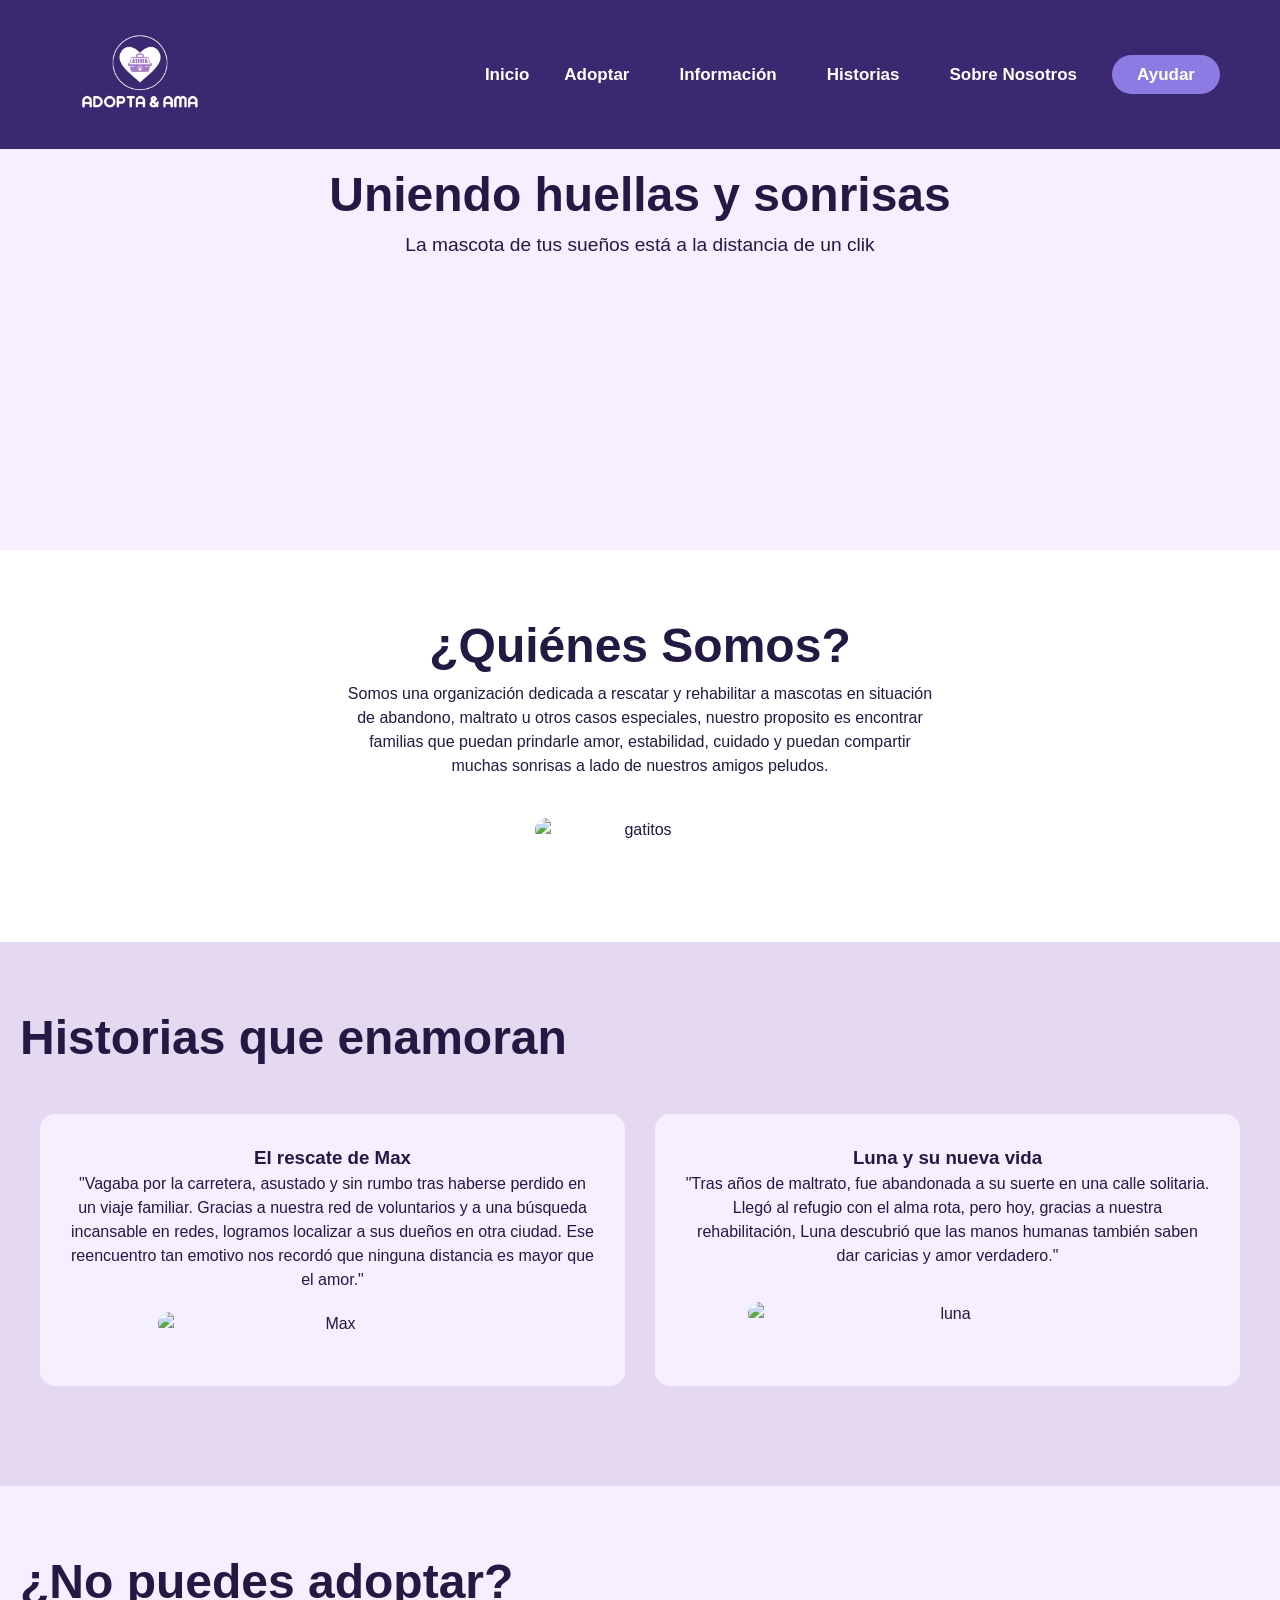
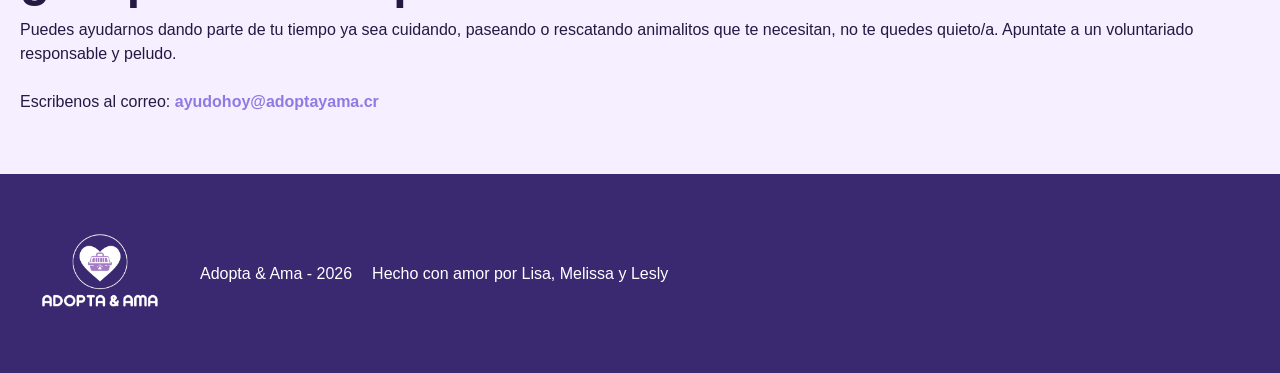
==== index.html @ fb28ac2b "Add files via upload" ====
<!DOCTYPE html>
<head>
	<meta charset="utf-8">
	<meta name="viewport" content="width=device-width, initial-scale=1.0">
	<title>Adopta & Ama </title>
	<link rel="stylesheet" href="style.css">
</head>
<body>
	<header class="header-inicio">
		<div class="contenedor-nav">
			<img src="img/Logo_inversa.png" alt="Logo Adopta y Ama" class="logo-inverso">
			<nav>
				<ul class="lista-navegacion">
					<li><a href="index.html" > Inicio</a></li>
					<li><a href="adopcion.html" class="btn-adoptar"> Adoptar</a></li>
					<li><a href="info.html" class="btn-info"> Información </a></li>
					<li><a href="#mascotas" class="btn-adoptar"> Historias</a></li>
					<li><a href="#somos" class="btn-adoptar"> Sobre Nosotros </a></li>
					<li><a href="#ayudar" class="btn-ayudar"> Ayudar</a></li>
				</ul>
			</nav>
		</div>
	</header>
	<main>
		<section class="seccion-bienvenida">
			<h1 class="titulo-home"> Uniendo huellas y sonrisas </h1>
		    <p class="subtitulo-home"> La mascota de tus sueños está a la distancia de un clik</p>
		    <!--<a href="adopcion.html" class="btn-adoptar"> Ver perritos</a>-->

		</section>

		<section id="somos" class="seccion-info">
        <div class="contenedor-texto">
            <h2 class="titulo-home">¿Quiénes Somos?</h2>
            <p>Somos una organización dedicada a rescatar y rehabilitar a mascotas en situación de abandono, maltrato u otros casos especiales, nuestro proposito es encontrar familias que puedan prindarle amor, estabilidad, cuidado y puedan compartir muchas sonrisas a lado de nuestros amigos peludos.</p>
            <img src="https://www.xtrafondos.com/thumbs/1_3922.jpg" alt="gatitos" class="gatitos">
        </div>
        </section>


        <section id="mascotas"  class="seccion-historias">
        <h2 class="titulo-home">Historias que enamoran</h2>
        <div class="grupo-historias">
            <article class="tarjeta-historia">
                <h3>El rescate de Max</h3>
                <p>"Vagaba por la carretera, asustado y sin rumbo tras haberse perdido en un viaje familiar. Gracias a nuestra red de voluntarios y a una búsqueda incansable en redes, logramos localizar a sus dueños en otra ciudad. Ese reencuentro tan emotivo nos recordó que ninguna distancia es mayor que el amor."</p>
                <img src="https://heraldodemexico.com.mx/u/fotografias/m/2025/9/5/f425x230-1178790_1192772_5050.jpg" alt="Max" class="max_perro">
            </article>

            <article class="tarjeta-historia">
                <h3>Luna y su nueva vida</h3>
                <p>"Tras años de maltrato, fue abandonada a su suerte en una calle solitaria. Llegó al refugio con el alma rota, pero hoy, gracias a nuestra rehabilitación, Luna descubrió que las manos humanas también saben dar caricias y amor verdadero."</p>
                <img src="https://www.ultima-affinity.com/dw/image/v2/BDGX_PRD/on/demandware.static/-/Library-Sites-Ultima-es-IsolateLibrary/default/dw2f3dae59/Articles/Articles1/IMG_CAT_CAT_CARESS_web-l.jpg" alt="luna" class="luna_gata">
            </article>
        </div>
        </section>
        <section id="ayudar" class="seccion-voluntarios" >
        	<h2 class="titulo-home">¿No puedes adoptar?</h2>
        	<p>Puedes ayudarnos dando parte de tu tiempo ya sea cuidando, paseando o rescatando  animalitos que te necesitan, no te quedes quieto/a. Apuntate a un voluntariado responsable y peludo.</p>
        	<p><br> Escribenos al correo: <a href="mailto:ayudohoy@adoptayama.cr" class="enlace-correo">ayudohoy@adoptayama.cr</a></p>
        
    	</section>
    


	</main>

	<footer class="footer-final">
		<img src="img/Logo_inversa.png" alt="Logo Adopta y Ama" class="logo-inverso">
    	<p>Adopta & Ama - 2026</p>
    	<p>Hecho con amor por Lisa, Melissa y Lesly</p>

	</footer>


</body>
</html>
---- style.css ----
html {
    scroll-behavior: smooth;
}
/* PALETA DE COLORES */
:root {
    --m2-claro: #F5EFFF;       /* Fondos de secciones */
    --m1-soft-fondo:#E5D9F2 ;  /* El fondo general de la página */
    --morado-oscuro: #231942;   /* Letras, títulos */
    --morado-brillante: #8C7BE3;
    --blanco: #ffffff;          
    --m3:#CDC1FF ;
    --m4:#3A2870   /*Header y pie de pagina*/


}


* {
    margin: 0;
    padding: 0;
    box-sizing: border-box;
    font-family: Verdana, sans-serif;
}

body {
    background-color: var(--m1-soft-fondo); 
    color: var(--morado-oscuro);            
    line-height: 1.5;
}

/*CLASES DEL HEADER */
.header-inicio {
    background-color: var(--m4);
    padding: 15px 0;
    box-shadow: 0 2px 5px; /* Sombra */
}

.contenedor-nav {
    display: flex;
    justify-content: space-between;
    align-items: center;
    max-width: 1200px;
    margin: 0 auto;
    padding: 0 20px;
}

.logo-inverso {
    width: 160px; /* Tamaño del logo */
    height: auto;
}

.lista-navegacion {
    display: flex;
    list-style: none;
    gap: 20px;
    align-items: center;
    
}

/*  CLASES DE BOTONES Y ENLACES */
.lista-navegacion a {
    text-decoration: none;
    color: var(--blanco);
    font-weight: 600;
    font-family: Trebuchet MS , sans-serif;
    font-size: 17px;

}

.btn-adoptar, .btn-info {
    padding: 8px 15px;
}

.btn-adoptar:hover, .btn-info:hover {
    color: var(--morado-brillante); 
}

.btn-ayudar {
    background-color: var(--morado-brillante);
    color: var(--blanco) !important; 
    padding: 10px 25px;
    border-radius: 50px;
    
}



/* SECCIÓN BIENVENIDA */
.seccion-bienvenida {
    background-image: url(https://static.vecteezy.com/system/resources/thumbnails/067/242/320/small/a-group-of-dogs-and-cats-sitting-together-photo.jpg) ;
    background-size: cover;
    background-position: center;
    background-color: var(--m2-claro); 
    padding-top: 10px;      
    padding-bottom: 250px;
    text-align: center;

}

.titulo-home {
    font-size: 3rem;
    color: var(--morado-oscuro);
    margin-bottom: 0;
    margin-top: 0 ;
}

.subtitulo-home {
    font-size: 1.2rem;
    color: var(--morado-oscuro);
    max-width: 600px;
    margin: 0 auto 40px;
}

/* ESTILOS PARA QUIÉNES SOMOS */
.seccion-info {
    padding: 60px 20px;
    background-color: var(--blanco); 
    text-align: center;
}

.contenedor-texto {
    max-width: 600px;
    margin: 0 auto; /* Centra el bloque de texto */

}
 
.gatitos {

    max-width: 100%;
    height: auto;
    width: 210px;    
    border-radius: 50px;
    display: block;
    margin: 40px auto;


} 



/* ESTILOS PARA HISTORIAS (GRID) */
.seccion-historias {
    padding: 60px 20px;
}

.grupo-historias {
    display: grid;
    /* Esto crea 2 columnas iguales. En celular se verá una sola automáticamente */
    grid-template-columns: repeat(auto-fit, minmax(300px, 1fr));
    gap: 30px;
    max-width: 1200px;
    margin: 40px auto;
}

.tarjeta-historia {
    background-color: var(--m2-claro);
    padding: 30px;
    border-radius: 15px;
    text-align: center;
}
.max_perro {

    max-width: 100%; /* La imagen se encoge si el espacio es pequeño */
    height: auto;    /* Mantiene la forma original */
    width: 350px;    
    border-radius: 15px;
    display: block;
    margin: 20px auto;
}
.luna_gata{
    width: 400px;
    height: auto;
    border-radius: 15px;
    margin-top: 34px;
    /* Centrado automatico */
    display: block; 
    margin-left: auto;
    margin-right: auto;
    max-width: 100%;
    

}

/*  ESTILOS PARA VOLUNTARIOS */
.seccion-voluntarios {
    padding: 60px 20px;
    background-color: var(--m2-claro);
    text-align: left;

}

/* para que el título de voluntarios respete la izquierda */
.seccion-voluntarios .titulo-home {
    text-align: left;
    margin-left: 0;
}

/*ESTILO DEL CORREO*/
.enlace-correo {
    color: var(--morado-brillante); 
    text-decoration: none;         /* Le quita el subrayado feo */
    font-weight: bold;             
}

.enlace-correo:hover {
    text-decoration: underline;    /* Solo se subraya cuando pasas el mouse */
    color: var(--m4);              /* Cambia a un morado más oscuro al tocarlo */
}

/* FOOTER (Pie de página */
.footer-final {
    background-color: var(--m4);
    color: var(--blanco);
    padding: 40px 20px;
    text-align: left;
    display: flex;
    list-style: none;
    gap: 20px;
    align-items: center;
}


/*  DISEÑO RESPONSIVO *//* --- MEDIA QUERIES --- */

/* Ajustes para Tablets y Celulares grandes (1024px o menos/ antes 768px) */
@media (max-width: 1024px) {
    
    /* El menú pasa de estar de lado a estar uno debajo del otro */
    .contenedor-nav {
        display: flex !important;
        flex-direction: column !important;
        gap: 15px;
        text-align: center;
    }

    .lista-navegacion {
        display: flex !important;
        flex-direction: column !important; /* Enlaces en vertical */

        gap: 10px;
        padding: 0;
    }

    .titulo-home {
        font-size: 2.2rem;
    }

    /* El footer mejor en vertical */
    .footer-final {
        flex-direction: column;
        text-align: center;
        gap: 10px;
    }
}

/* Ajustes para Celulares pequeños (480px o menos) */
@media (max-width: 480px) {
    
    .titulo-home {
        font-size: 1.8rem;
    }

    .subtitulo-home {
        font-size: 1rem;
    }

    /* Reducimos el espacio de la bienvenida*/
    .seccion-bienvenida {
        padding-bottom: 150px; 
    }

    /* Ajustamos las secciones */
    .seccion-info, .seccion-historias, .seccion-voluntarios {
        padding: 40px 15px;
    }


    .max_perro, .luna_gata {
        width: 100%;
    }
}
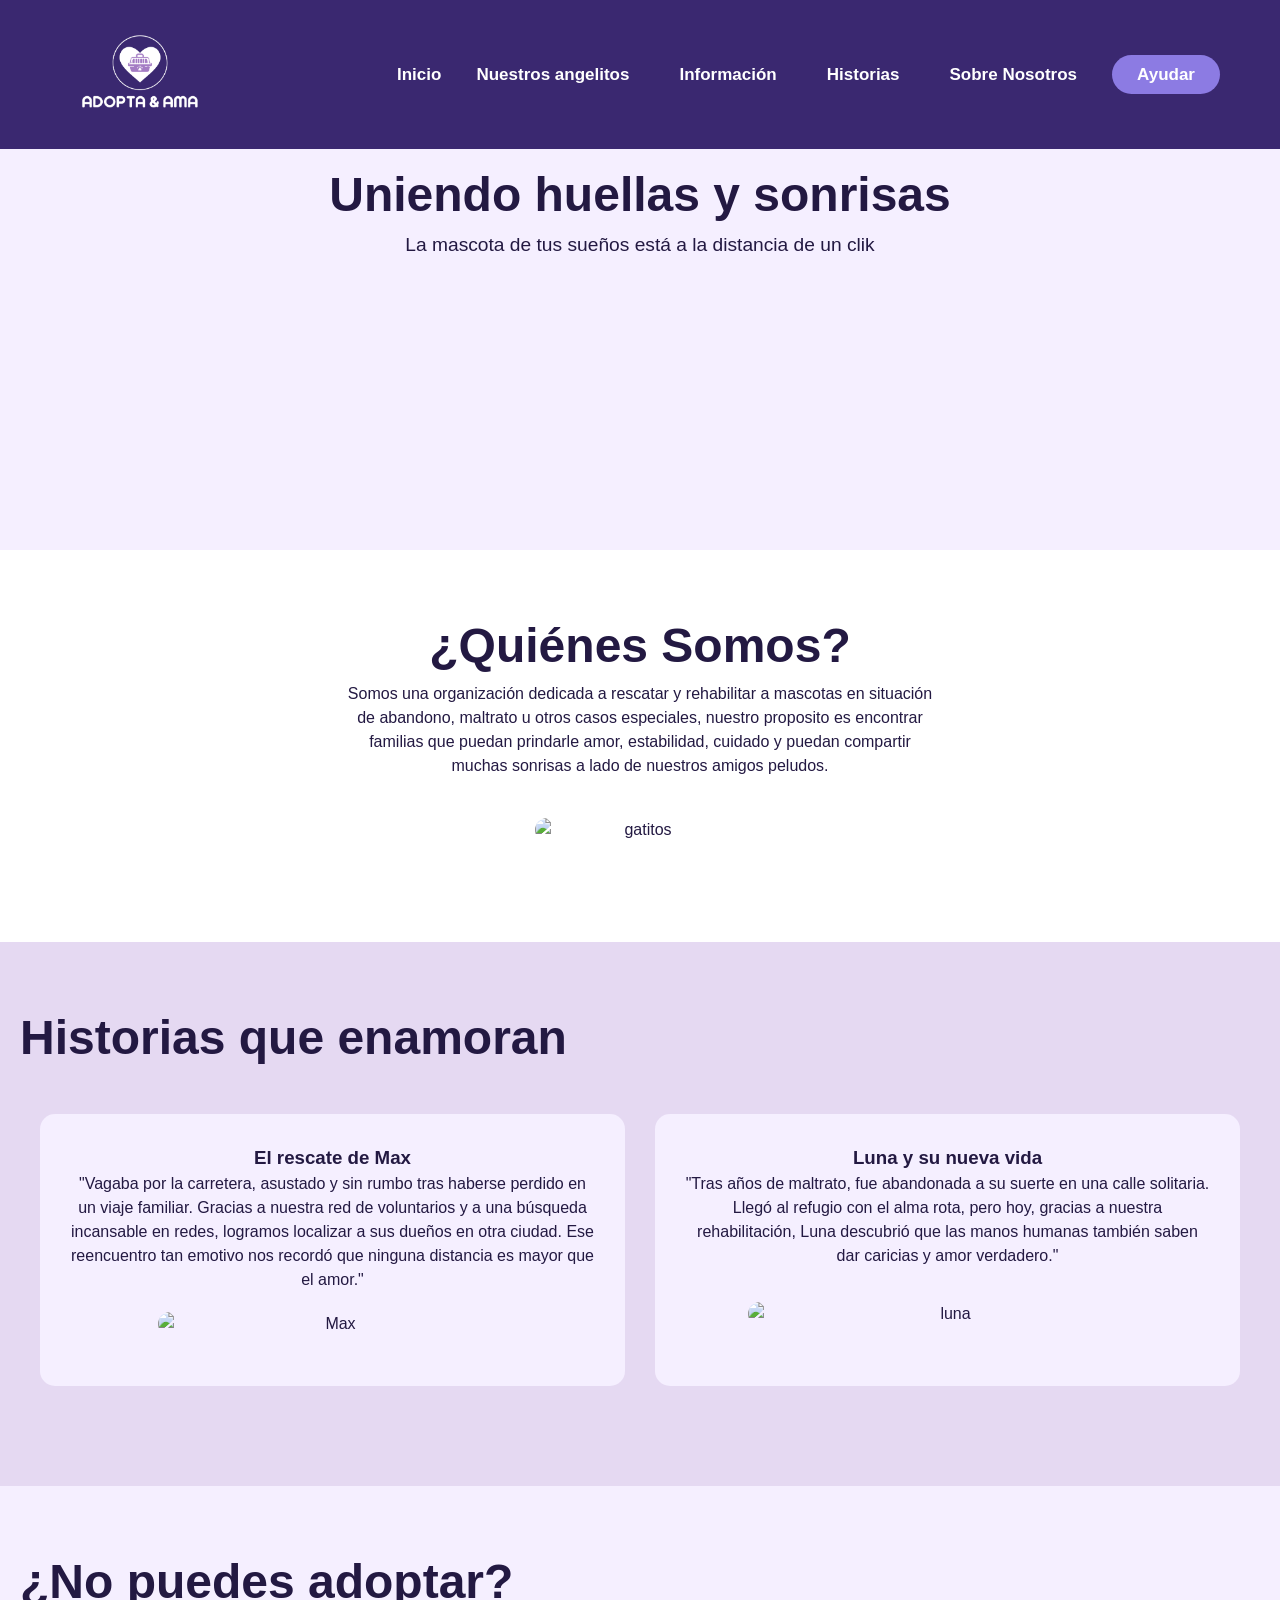
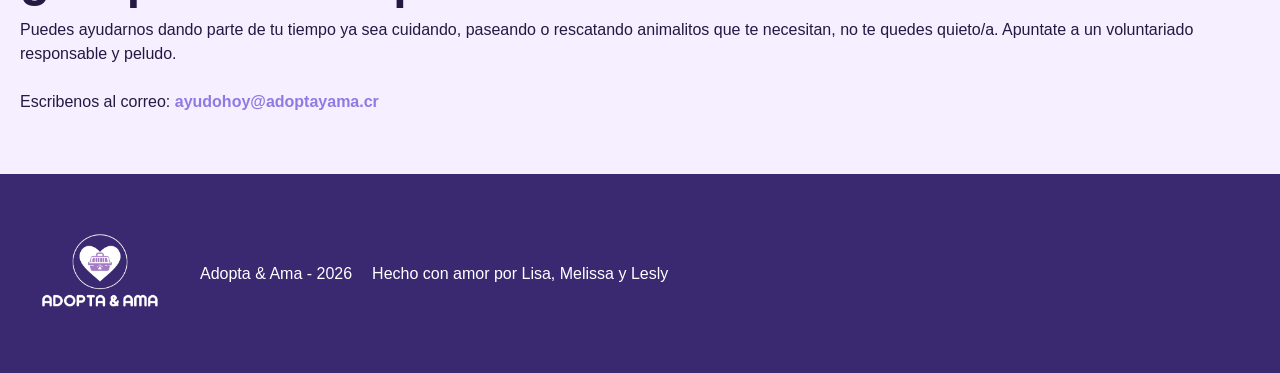
==== commit 13237502: "Add files via upload" ====
--- a/index.html
+++ b/index.html
@@ -1,8 +1,8 @@
 <!DOCTYPE html>
 <head>
 	<meta charset="utf-8">
-	<meta name="viewport" content="width=device-width, initial-scale=1.0">
-	<title>Adopta & Ama </title>
+	<meta name="viewport" content="width=device-width, initial-scale=1">
+	<title>Adopta & Ama</title>
 	<link rel="stylesheet" href="style.css">
 </head>
 <body>
@@ -12,7 +12,7 @@
 			<nav>
 				<ul class="lista-navegacion">
 					<li><a href="index.html" > Inicio</a></li>
-					<li><a href="adopcion.html" class="btn-adoptar"> Adoptar</a></li>
+					<li><a href="nuestros_angelitos.html" class="btn-adoptar"> Nuestros angelitos</a></li>
 					<li><a href="info.html" class="btn-info"> Información </a></li>
 					<li><a href="#mascotas" class="btn-adoptar"> Historias</a></li>
 					<li><a href="#somos" class="btn-adoptar"> Sobre Nosotros </a></li>
--- a/style.css
+++ b/style.css
@@ -5,15 +5,12 @@
 :root {
     --m2-claro: #F5EFFF;       /* Fondos de secciones */
     --m1-soft-fondo:#E5D9F2 ;  /* El fondo general de la página */
-    --morado-oscuro: #231942;   /* Letras, títulos */
+    --morado-oscuro: #231942;  /* Letras, títulos */
     --morado-brillante: #8C7BE3;
     --blanco: #ffffff;          
     --m3:#CDC1FF ;
     --m4:#3A2870   /*Header y pie de pagina*/
-
-
-}
-
+}
 
 * {
     margin: 0;
@@ -27,6 +24,7 @@
     color: var(--morado-oscuro);            
     line-height: 1.5;
 }
+
 
 /*CLASES DEL HEADER */
 .header-inicio {
@@ -53,9 +51,9 @@
     display: flex;
     list-style: none;
     gap: 20px;
-    align-items: center;
-    
-}
+    align-items: center;  
+}
+
 
 /*  CLASES DE BOTONES Y ENLACES */
 .lista-navegacion a {
@@ -64,7 +62,6 @@
     font-weight: 600;
     font-family: Trebuchet MS , sans-serif;
     font-size: 17px;
-
 }
 
 .btn-adoptar, .btn-info {
@@ -79,10 +76,8 @@
     background-color: var(--morado-brillante);
     color: var(--blanco) !important; 
     padding: 10px 25px;
-    border-radius: 50px;
-    
-}
-
+    border-radius: 50px;   
+}
 
 
 /* SECCIÓN BIENVENIDA */
@@ -94,7 +89,6 @@
     padding-top: 10px;      
     padding-bottom: 250px;
     text-align: center;
-
 }
 
 .titulo-home {
@@ -111,6 +105,7 @@
     margin: 0 auto 40px;
 }
 
+
 /* ESTILOS PARA QUIÉNES SOMOS */
 .seccion-info {
     padding: 60px 20px;
@@ -121,21 +116,16 @@
 .contenedor-texto {
     max-width: 600px;
     margin: 0 auto; /* Centra el bloque de texto */
-
 }
  
 .gatitos {
-
     max-width: 100%;
     height: auto;
     width: 210px;    
     border-radius: 50px;
     display: block;
     margin: 40px auto;
-
-
 } 
-
 
 
 /* ESTILOS PARA HISTORIAS (GRID) */
@@ -177,8 +167,6 @@
     margin-left: auto;
     margin-right: auto;
     max-width: 100%;
-    
-
 }
 
 /*  ESTILOS PARA VOLUNTARIOS */
@@ -186,14 +174,15 @@
     padding: 60px 20px;
     background-color: var(--m2-claro);
     text-align: left;
-
-}
+}
+
 
 /* para que el título de voluntarios respete la izquierda */
 .seccion-voluntarios .titulo-home {
     text-align: left;
     margin-left: 0;
 }
+
 
 /*ESTILO DEL CORREO*/
 .enlace-correo {
@@ -207,7 +196,7 @@
     color: var(--m4);              /* Cambia a un morado más oscuro al tocarlo */
 }
 
-/* FOOTER (Pie de página */
+/* FOOTER (Pie de página) */
 .footer-final {
     background-color: var(--m4);
     color: var(--blanco);
@@ -220,6 +209,89 @@
 }
 
 
+/*NUESTROS ANGELITOS*/
+
+/*Intro*/
+.intro-nuestros-angelitos {
+    background-color: var(--m2-claro);
+    padding: 30px 10px;
+    text-align: center;
+}
+
+.intro-nuestros-angelitos h2 {
+    font-size: 3rem;
+    color: var(--morado-oscuro);
+    margin-bottom: 20px;
+}
+
+.intro-nuestros-angelitos p {
+    max-width: 700px;
+    margin: 0 auto;
+    font-size: 1.2rem;
+}
+
+/*Boton*/
+.boton-nuestros-angelitos {
+    background-color: var(--m2-claro);
+    padding: 30px 10px;
+    text-align: center;
+}
+
+/*Seccion Gatos y Perros*/
+.seccion-mascotas {
+    padding: 70px 20px;
+    text-align: center;
+}
+
+.seccion-mascotas h2 {
+    font-size: 2.5rem;
+    margin-bottom: 40px;
+    color: var(--morado-oscuro);
+}
+
+/* GRID */
+.grid-mascotas {
+    display: grid;
+    grid-template-columns: repeat(auto-fit, minmax(250px, 1fr));
+    gap: 40px;
+    max-width: 1200px;
+    margin: 0 auto;
+}
+
+/*Polaroids*/
+.polaroid {
+    background-color: var(--blanco);
+    padding: 20px 20px 30px 20px;
+    border-radius: 20px;
+    box-shadow: 0 8px 20px rgba(35, 25, 66, 0.2);
+    transition: transform 0.3s ease, box-shadow 0.3s ease;
+}
+
+.polaroid img {
+    width: 100%;
+    aspect-ratio: 1 / 1;
+    object-fit: cover;
+    border-radius: 15px;
+    margin-bottom: 15px;
+}
+
+.polaroid h3 {
+    color: var(--morado-brillante);
+    margin-bottom: 10px;
+    font-size: 1.3rem;
+}
+
+.polaroid p {
+    font-size: 0.95rem;
+}
+
+/* Hover */
+.polaroid:hover {
+    transform: translateY(-8px);
+    box-shadow: 0 12px 30px rgba(35, 25, 66, 0.3);
+}
+
+
 /*  DISEÑO RESPONSIVO *//* --- MEDIA QUERIES --- */
 
 /* Ajustes para Tablets y Celulares grandes (1024px o menos/ antes 768px) */
@@ -227,18 +299,14 @@
     
     /* El menú pasa de estar de lado a estar uno debajo del otro */
     .contenedor-nav {
-        display: flex !important;
-        flex-direction: column !important;
+        flex-direction: column;
         gap: 15px;
         text-align: center;
     }
 
     .lista-navegacion {
-        display: flex !important;
-        flex-direction: column !important; /* Enlaces en vertical */
-
+        flex-direction: column; /* Enlaces en vertical */
         gap: 10px;
-        padding: 0;
     }
 
     .titulo-home {
@@ -274,8 +342,33 @@
         padding: 40px 15px;
     }
 
-
     .max_perro, .luna_gata {
         width: 100%;
     }
+}
+
+@media (max-width: 768px) {
+
+    .intro-nuestros-angelitos h2 {
+        font-size: 2.2rem;
+    }
+
+    .seccion-mascotas h2 {
+        font-size: 2rem;
+    }
+
+    .polaroid img {
+        height: 200px;
+    }
+}
+
+@media (max-width: 480px) {
+
+    .intro-nuestros-angelitos {
+        padding: 50px 15px;
+    }
+
+    .boton-nuestros-angelitos {
+        padding: 50px 15px;
+    }
 }
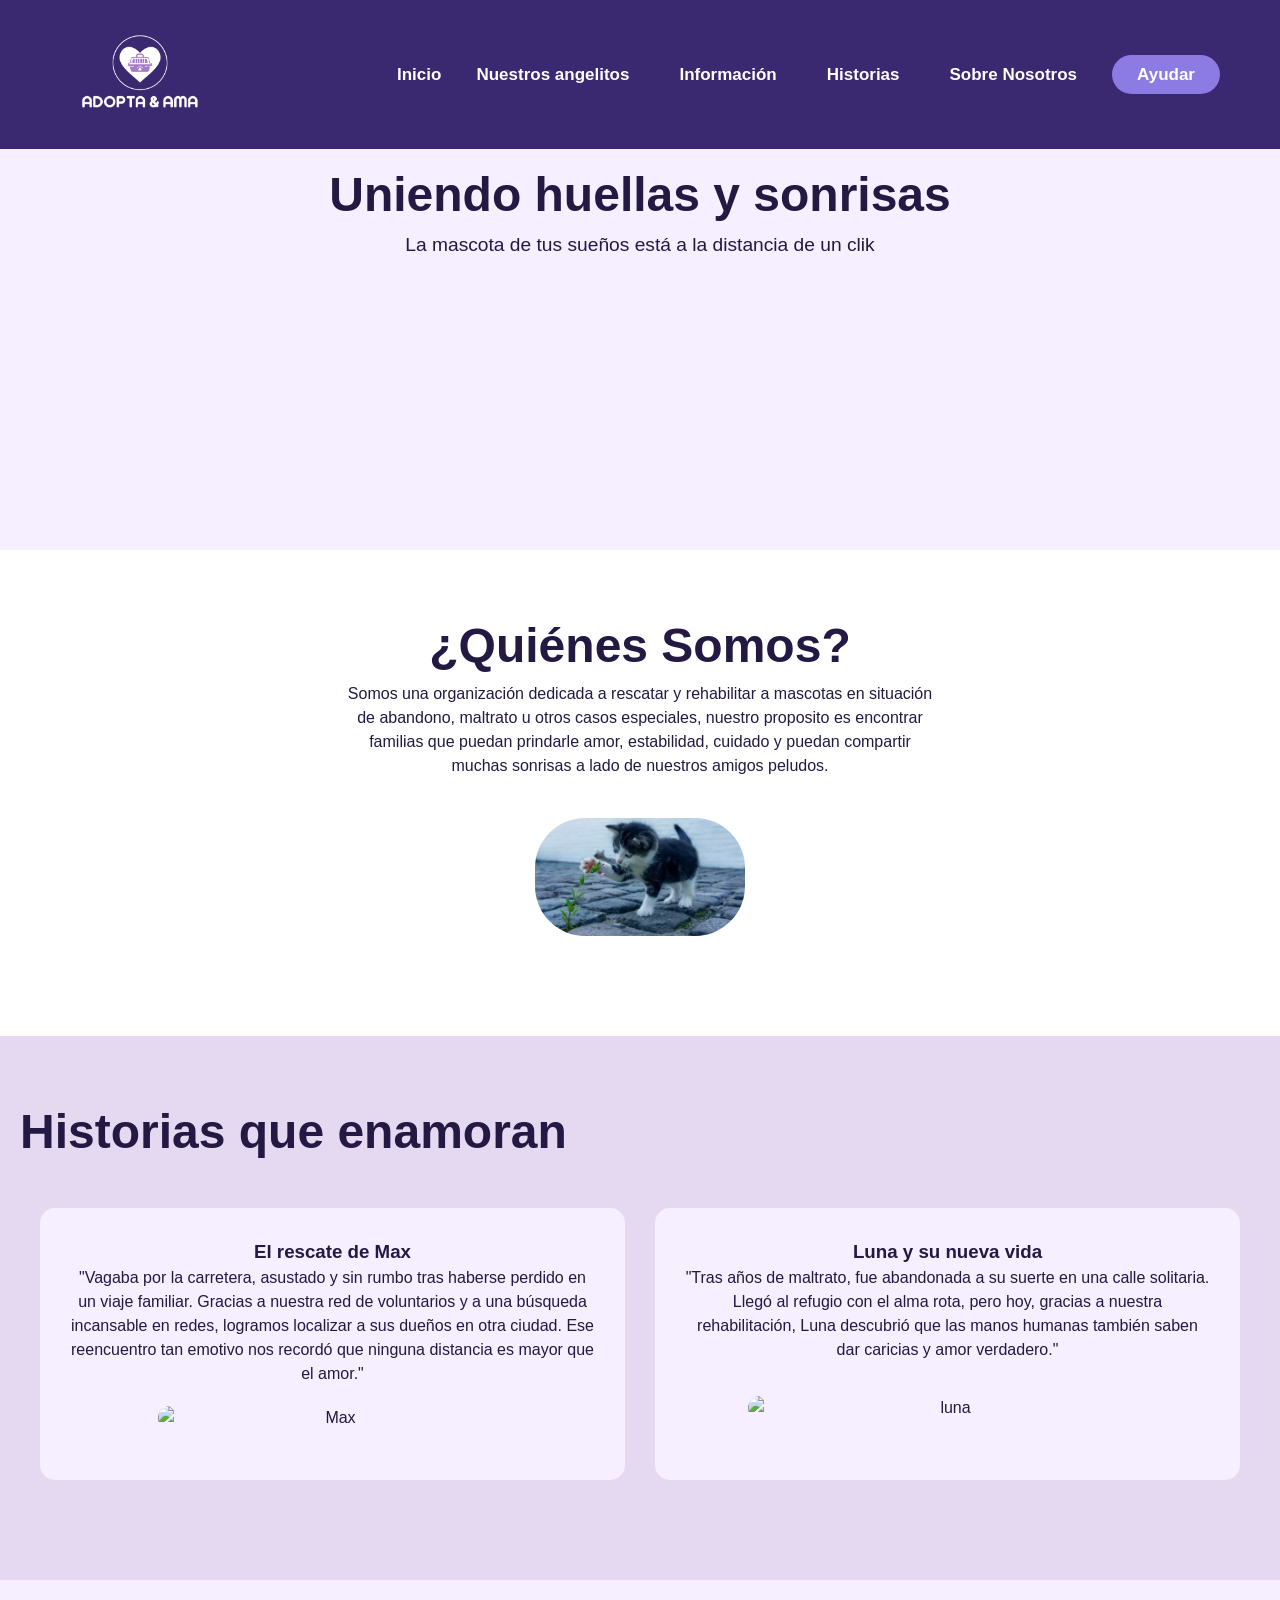
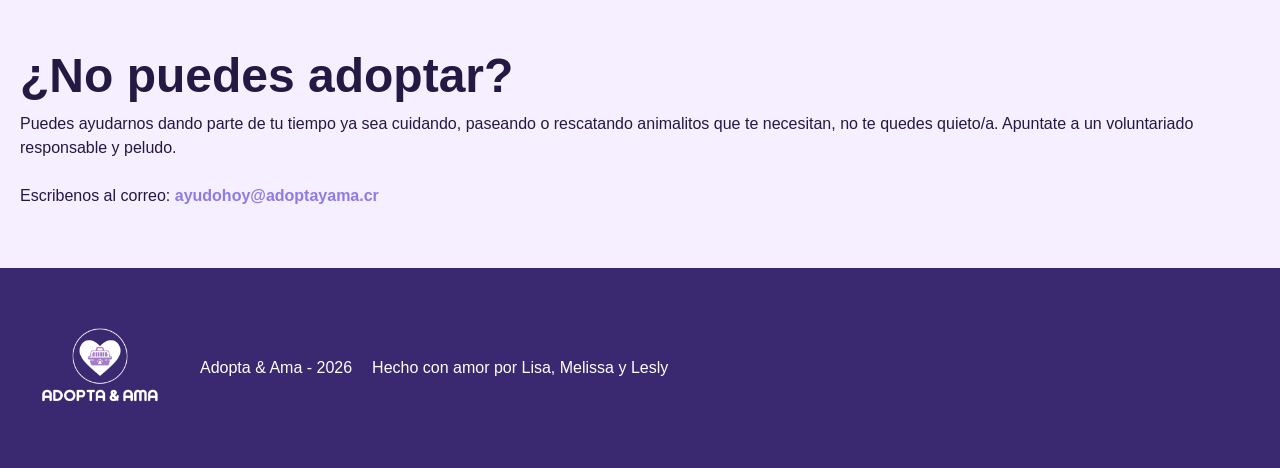
==== commit 129f7cf0: "Add files via upload" ====
--- a/index.html
+++ b/index.html
@@ -33,7 +33,7 @@
         <div class="contenedor-texto">
             <h2 class="titulo-home">¿Quiénes Somos?</h2>
             <p>Somos una organización dedicada a rescatar y rehabilitar a mascotas en situación de abandono, maltrato u otros casos especiales, nuestro proposito es encontrar familias que puedan prindarle amor, estabilidad, cuidado y puedan compartir muchas sonrisas a lado de nuestros amigos peludos.</p>
-            <img src="https://www.xtrafondos.com/thumbs/1_3922.jpg" alt="gatitos" class="gatitos">
+            <img src="gatitos.jpeg" alt="gatitos" class="gatitos">
         </div>
         </section>
 
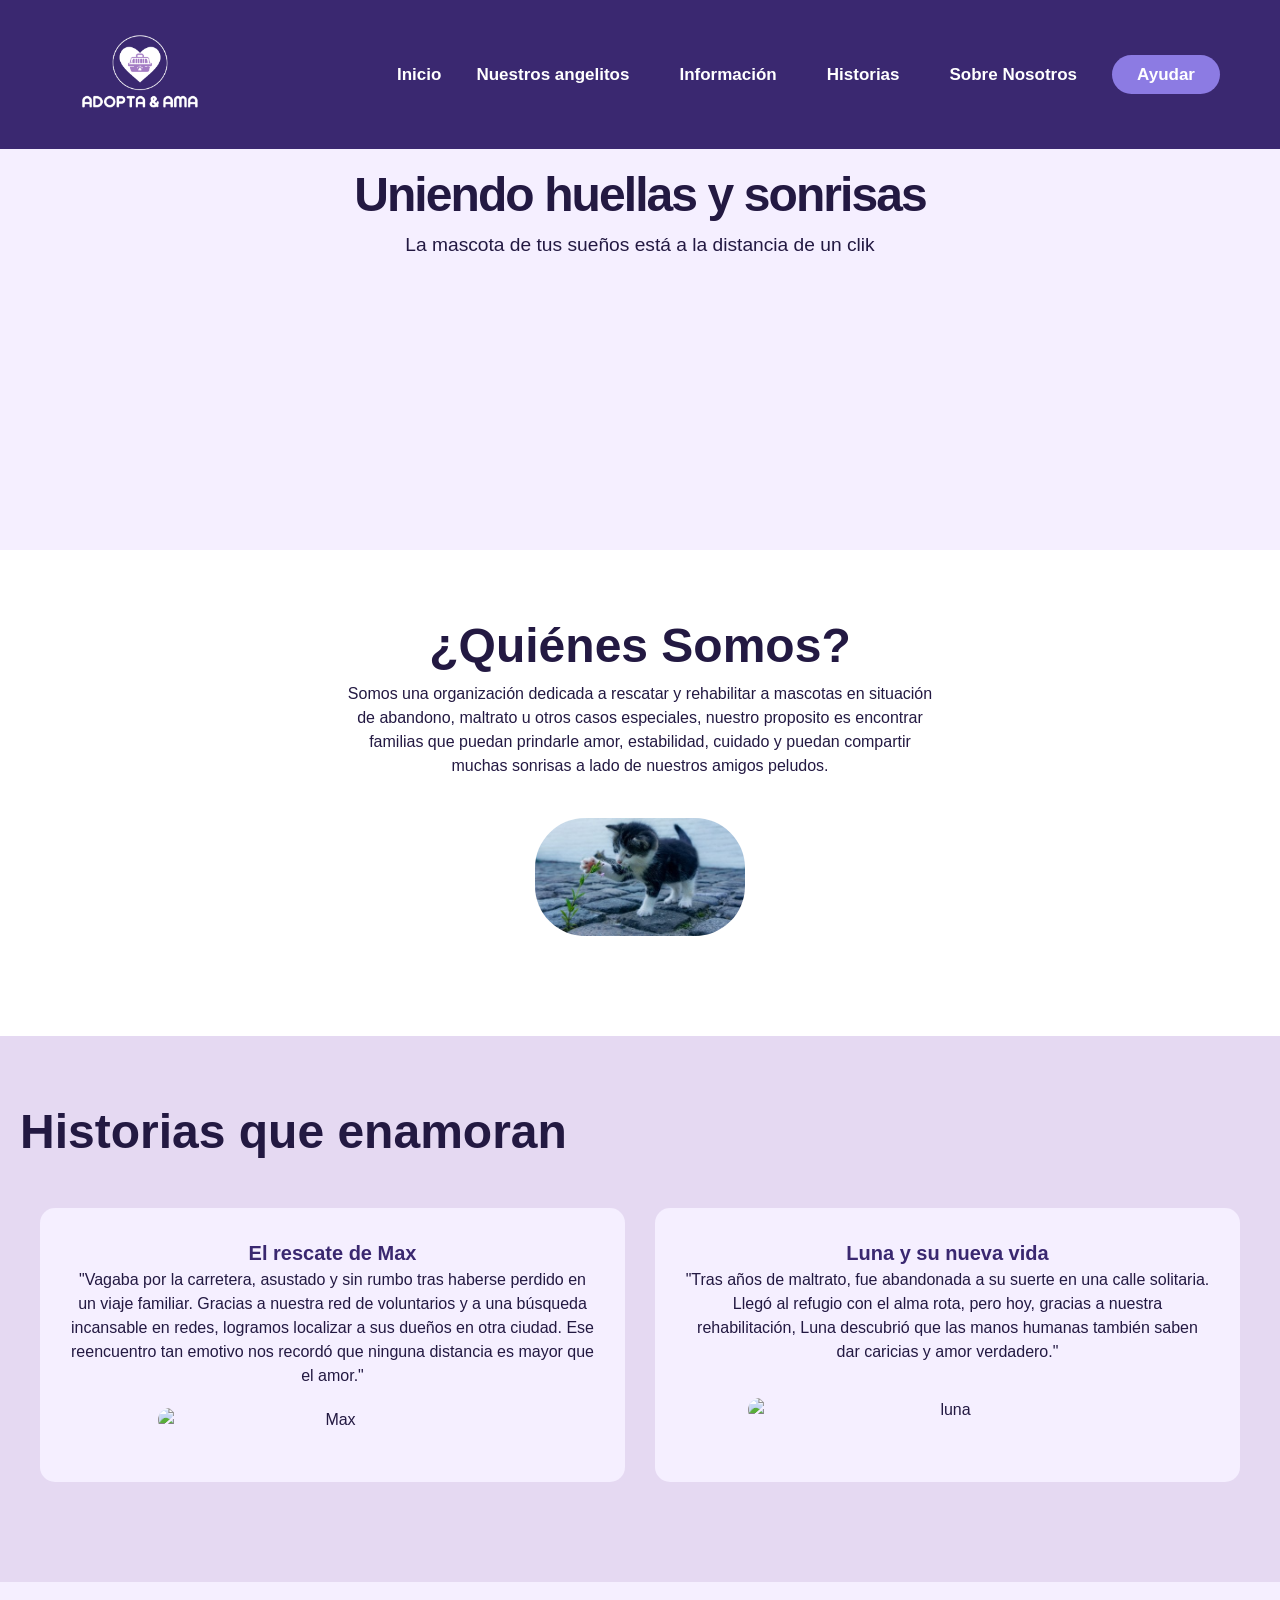
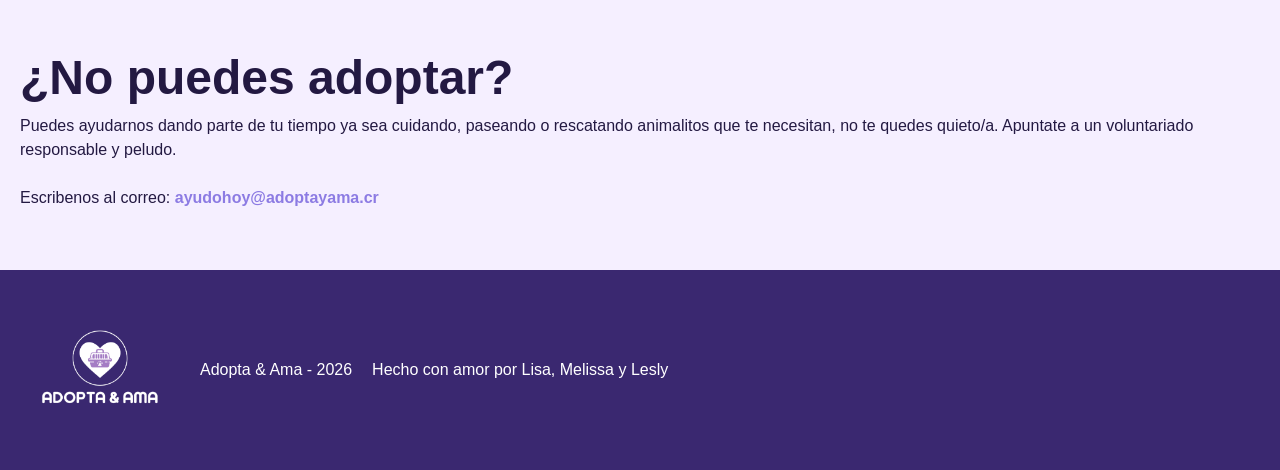
==== commit aaf9dacd: "Add files via upload" ====
--- a/index.html
+++ b/index.html
@@ -3,7 +3,7 @@
 	<meta charset="utf-8">
 	<meta name="viewport" content="width=device-width, initial-scale=1">
 	<title>Adopta & Ama</title>
-	<link rel="stylesheet" href="style.css">
+	<link rel="stylesheet" href="css/style.css">
 </head>
 <body>
 	<header class="header-inicio">
@@ -13,7 +13,7 @@
 				<ul class="lista-navegacion">
 					<li><a href="index.html" > Inicio</a></li>
 					<li><a href="nuestros_angelitos.html" class="btn-adoptar"> Nuestros angelitos</a></li>
-					<li><a href="info.html" class="btn-info"> Información </a></li>
+					<li><a href="solicitudAdopcion.html" class="btn-info"> Información </a></li>
 					<li><a href="#mascotas" class="btn-adoptar"> Historias</a></li>
 					<li><a href="#somos" class="btn-adoptar"> Sobre Nosotros </a></li>
 					<li><a href="#ayudar" class="btn-ayudar"> Ayudar</a></li>
@@ -33,7 +33,7 @@
         <div class="contenedor-texto">
             <h2 class="titulo-home">¿Quiénes Somos?</h2>
             <p>Somos una organización dedicada a rescatar y rehabilitar a mascotas en situación de abandono, maltrato u otros casos especiales, nuestro proposito es encontrar familias que puedan prindarle amor, estabilidad, cuidado y puedan compartir muchas sonrisas a lado de nuestros amigos peludos.</p>
-            <img src="gatitos.jpeg" alt="gatitos" class="gatitos">
+            <img src="img/gatitos.jpeg" alt="gatitos" class="gatitos">
         </div>
         </section>
 
--- a/css/style.css
+++ b/css/style.css
@@ -0,0 +1,561 @@
+html {
+    scroll-behavior: smooth;
+}
+/* PALETA DE COLORES */
+:root {
+    --m2-claro: #F5EFFF;       /* Fondos de secciones */
+    --m1-soft-fondo:#E5D9F2 ;  /* El fondo general de la página */
+    --morado-oscuro: #231942;  /* Letras, títulos */
+    --morado-brillante: #8C7BE3;
+    --blanco: #ffffff;          
+    --m3:#CDC1FF ;
+    --m4:#3A2870   /*Header y pie de pagina*/
+}
+
+* {
+    margin: 0;
+    padding: 0;
+    box-sizing: border-box;
+    font-family: Verdana, sans-serif;
+}
+
+body {
+    background-color: var(--m1-soft-fondo); 
+    color: var(--morado-oscuro);            
+    line-height: 1.5;
+}
+
+
+/*CLASES DEL HEADER */
+.header-inicio {
+    background-color: var(--m4);
+    padding: 15px 0;
+    box-shadow: 0 2px 5px; /* Sombra */
+}
+
+.contenedor-nav {
+    display: flex;
+    justify-content: space-between;
+    align-items: center;
+    max-width: 1200px;
+    margin: 0 auto;
+    padding: 0 20px;
+}
+
+.logo-inverso {
+    width: 160px; /* Tamaño del logo */
+    height: auto;
+    display: block;
+    margin: 0;
+}
+
+.lista-navegacion {
+    display: flex;
+    list-style: none;
+    gap: 20px;
+    align-items: center;  
+}
+
+
+/*  CLASES DE BOTONES Y ENLACES */
+.lista-navegacion a {
+    text-decoration: none;
+    color: var(--blanco);
+    font-weight: 600;
+    font-family: Trebuchet MS , sans-serif;
+    font-size: 17px;
+}
+
+.btn-adoptar, .btn-info {
+    padding: 8px 15px;
+}
+
+.btn-adoptar:hover, .btn-info:hover {
+    color: var(--morado-brillante); 
+}
+
+.btn-ayudar {
+    background-color: var(--morado-brillante);
+    color: var(--blanco) !important; 
+    padding: 10px 25px;
+    border-radius: 50px;   
+}
+
+
+/* SECCIÓN BIENVENIDA */
+.seccion-bienvenida {
+    background-image: url(https://static.vecteezy.com/system/resources/thumbnails/067/242/320/small/a-group-of-dogs-and-cats-sitting-together-photo.jpg) ;
+    background-size: cover;
+    background-position: center;
+    background-color: var(--m2-claro); 
+    padding-top: 10px;      
+    padding-bottom: 250px;
+    text-align: center;
+}
+
+.titulo-home {
+    font-size: 3rem;
+    color: var(--morado-oscuro);
+    margin-bottom: 0;
+    margin-top: 0 ;
+}
+
+.subtitulo-home {
+    font-size: 1.2rem;
+    color: var(--morado-oscuro);
+    max-width: 600px;
+    margin: 0 auto 40px;
+}
+
+
+/* ESTILOS PARA QUIÉNES SOMOS */
+.seccion-info {
+    padding: 60px 20px;
+    background-color: var(--blanco); 
+    text-align: center;
+}
+
+.contenedor-texto {
+    max-width: 600px;
+    margin: 0 auto; /* Centra el bloque de texto */
+}
+ 
+.gatitos {
+    max-width: 100%;
+    height: auto;
+    width: 210px;    
+    border-radius: 50px;
+    display: block;
+    margin: 40px auto;
+} 
+
+
+/* ESTILOS PARA HISTORIAS (GRID) */
+.seccion-historias {
+    padding: 60px 20px;
+}
+
+.grupo-historias {
+    display: grid;
+    /* Esto crea 2 columnas iguales. En celular se verá una sola automáticamente */
+    grid-template-columns: repeat(auto-fit, minmax(300px, 1fr));
+    gap: 30px;
+    max-width: 1200px;
+    margin: 40px auto;
+}
+
+.tarjeta-historia {
+    background-color: var(--m2-claro);
+    padding: 30px;
+    border-radius: 15px;
+    text-align: center;
+}
+.max_perro {
+
+    max-width: 100%; /* La imagen se encoge si el espacio es pequeño */
+    height: auto;    /* Mantiene la forma original */
+    width: 350px;    
+    border-radius: 15px;
+    display: block;
+    margin: 20px auto;
+}
+.luna_gata{
+    width: 400px;
+    height: auto;
+    border-radius: 15px;
+    margin-top: 34px;
+    /* Centrado automatico */
+    display: block; 
+    margin-left: auto;
+    margin-right: auto;
+    max-width: 100%;
+}
+
+/*  ESTILOS PARA VOLUNTARIOS */
+.seccion-voluntarios {
+    padding: 60px 20px;
+    background-color: var(--m2-claro);
+    text-align: left;
+}
+
+
+/* para que el título de voluntarios respete la izquierda */
+.seccion-voluntarios .titulo-home {
+    text-align: left;
+    margin-left: 0;
+}
+
+
+/*ESTILO DEL CORREO*/
+.enlace-correo {
+    color: var(--morado-brillante); 
+    text-decoration: none;         /* Le quita el subrayado feo */
+    font-weight: bold;             
+}
+
+.enlace-correo:hover {
+    text-decoration: underline;    /* Solo se subraya cuando pasas el mouse */
+    color: var(--m4);              /* Cambia a un morado más oscuro al tocarlo */
+}
+
+/* FOOTER (Pie de página) */
+.footer-final {
+    background-color: var(--m4);
+    color: var(--blanco);
+    padding: 40px 20px;
+    text-align: left;
+    display: flex;
+    list-style: none;
+    gap: 20px;
+    align-items: center;
+}
+
+
+/*NUESTROS ANGELITOS*/
+
+/*Intro*/
+.intro-nuestros-angelitos {
+    background-color: var(--m2-claro);
+    padding: 30px 10px;
+    text-align: center;
+}
+
+.intro-nuestros-angelitos h2 {
+    font-size: 3rem;
+    color: var(--morado-oscuro);
+    margin-bottom: 20px;
+}
+
+.intro-nuestros-angelitos p {
+    max-width: 700px;
+    margin: 0 auto;
+    font-size: 1.2rem;
+}
+
+/*Boton*/
+.boton-nuestros-angelitos {
+    background-color: var(--m2-claro);
+    padding: 30px 10px;
+    text-align: center;
+}
+
+/*Seccion Gatos y Perros*/
+.seccion-mascotas {
+    padding: 70px 20px;
+    text-align: center;
+}
+
+.seccion-mascotas h2 {
+    font-size: 2.5rem;
+    margin-bottom: 40px;
+    color: var(--morado-oscuro);
+}
+
+/* GRID */
+.grid-mascotas {
+    display: grid;
+    grid-template-columns: repeat(auto-fit, minmax(250px, 1fr));
+    gap: 40px;
+    max-width: 1200px;
+    margin: 0 auto;
+}
+
+/*Polaroids*/
+.polaroid {
+    background-color: var(--blanco);
+    padding: 20px 20px 30px 20px;
+    border-radius: 20px;
+    box-shadow: 0 8px 20px rgba(35, 25, 66, 0.2);
+    transition: transform 0.3s ease, box-shadow 0.3s ease;
+}
+
+.polaroid img {
+    width: 100%;
+    aspect-ratio: 1 / 1;
+    object-fit: cover;
+    border-radius: 15px;
+    margin-bottom: 15px;
+}
+
+.polaroid h3 {
+    color: var(--morado-brillante);
+    margin-bottom: 10px;
+    font-size: 1.3rem;
+}
+
+.polaroid p {
+    font-size: 0.95rem;
+}
+
+/* Hover */
+.polaroid:hover {
+    transform: translateY(-8px);
+    box-shadow: 0 12px 30px rgba(35, 25, 66, 0.3);
+}
+/*diseño para la adopcion*/
+
+
+.contenidoSec main {
+  text-align: justify;
+  padding-bottom: 50px;
+  background-color: #e5d9f2;
+}
+
+.information {
+  /*  padding:50px 150px 20px 150px;*/
+  padding: clamp(25px, 5vw, 100px);
+}
+.content {
+  padding: 20px;
+
+  font-size: 11px;
+  color: #231942;
+
+  font-family: "Trebuchet MS", sans-serif;
+
+  /* max-width: 600px;
+    justify-content: center;
+    width: 100%;*/
+}
+#mainTitle {
+  margin-bottom: 15px;
+
+  text-align: left;
+  font-family: "Trebuchet MS", sans-serif;
+}
+h1 {
+  color: #231942;
+  font-weight: 800px;
+  letter-spacing: -0.04em;
+  font-size: clamp(2rem, 3vw, 5rem);
+}
+.how_to_adopt_itemt {
+  letter-spacing: 0;
+  font-size: clamp(1rem, 1vw, 3rem);
+  background-color: white;
+  padding: 15px;
+  border-radius: 15px ;
+  margin-bottom: 20px;
+}
+.step {
+  display: flex;
+  align-items: center;
+  gap: 15px;
+}
+.step_number {
+  width: 50px;
+  height: 50px;
+  background-color:#3A2870;
+  color: white;
+  border-radius: 50%;
+  display: flex;
+  justify-content: center;
+  align-items: center;
+  font-size: 22px;
+  font-weight: bold;
+}
+#subtitle {
+  padding: 15px;
+  font-size: 20px;
+  color: #5e548e;
+}
+h3 {
+  font-size: 20px;
+  color:#3A2870 ;
+}
+.paragraph {
+  padding: 15px;
+  line-height: 1.5;
+  
+}
+.divBoton{
+    margin-top: 30px;
+    text-align: center;
+}
+.boton {
+
+  background-color: #9F86C0;
+  color: #231942;
+  padding: 20px 45px; /*Espacio interno del boton*/
+  text-decoration: none;
+  border-radius: 8px;
+  font-weight: bold;
+  box-shadow: 0 4px 8px;
+  align-items: center;
+  text-align: center;
+  font-size: 15px;
+
+}
+.content_img{
+    padding: 15px;
+   
+}
+
+main img {
+    display: block;
+    margin: 20px auto;
+    width: 100%;
+    max-width: 1000px;
+    height: auto;
+}
+.title_adopt h3{
+    padding: 20px;
+    color: #3A2870;
+    text-align: center;
+     letter-spacing: -0.04em;
+     font-size: clamp(2rem, 2vw, 5rem);
+
+}
+.paragraph_adopt{
+    padding: 20px;
+    text-align: center;
+    line-height: 1.5;
+}
+
+#form_title h2{
+    margin-top: 30px;
+    margin-bottom: 30px;
+    color: #3A2870;
+    font-size: 26px;
+}
+#content_form{
+   
+    text-align: left;
+    font-size: 15px;
+    padding: 15px;
+   
+
+
+}
+.forms{
+    
+    width: 90%;
+    max-width:500px ;
+    margin: auto;
+    display: flex;
+    flex-direction: column;
+    gap: 18px;
+
+}
+label{
+    font-size: 14px;
+    font-weight: 500;
+}
+input{
+    
+    width: 100%;
+    padding: 12px;
+    border: 2px solid #ddd;
+    border-radius: 6px;
+    font-size: 14px;
+   
+}
+.checkbox{
+    display: flex;
+    align-items: center;
+    gap: 10px;
+    font-size: 14px;
+}
+.how_to_adopt_itemt2 {
+  letter-spacing: 0;
+  font-size: clamp(1rem, 0vw, 3rem);
+  background-color: #3A2870;
+  padding: 15px;
+  border-radius: 15px ;
+}
+.title_adopt2 h3{
+    padding: 20px;
+    color: white;
+    text-align: center;
+     letter-spacing: -0.04em;
+     font-size: clamp(2rem, 2vw, 5rem);
+
+}
+.paragraph_adopt2{
+    padding: 20px;
+    text-align: center;
+    line-height: 1.5;
+    color: white;
+}
+
+
+/*  DISEÑO RESPONSIVO *//* --- MEDIA QUERIES --- */
+
+/* Ajustes para Tablets y Celulares grandes (1024px o menos/ antes 768px) */
+@media (max-width: 1024px) {
+    
+    /* El menú pasa de estar de lado a estar uno debajo del otro */
+    .contenedor-nav {
+        flex-direction: column;
+        gap: 15px;
+        text-align: center;
+    }
+
+    .lista-navegacion {
+        flex-direction: column; /* Enlaces en vertical */
+        gap: 10px;
+    }
+
+    .titulo-home {
+        font-size: 2.2rem;
+    }
+
+    /* El footer mejor en vertical */
+    .footer-final {
+        flex-direction: column;
+        text-align: center;
+        gap: 10px;
+    }
+}
+
+/* Ajustes para Celulares pequeños (480px o menos) */
+@media (max-width: 480px) {
+    
+    .titulo-home {
+        font-size: 1.8rem;
+    }
+
+    .subtitulo-home {
+        font-size: 1rem;
+    }
+
+    /* Reducimos el espacio de la bienvenida*/
+    .seccion-bienvenida {
+        padding-bottom: 150px; 
+    }
+
+    /* Ajustamos las secciones */
+    .seccion-info, .seccion-historias, .seccion-voluntarios {
+        padding: 40px 15px;
+    }
+
+    .max_perro, .luna_gata {
+        width: 100%;
+    }
+}
+
+@media (max-width: 768px) {
+
+    .intro-nuestros-angelitos h2 {
+        font-size: 2.2rem;
+    }
+
+    .seccion-mascotas h2 {
+        font-size: 2rem;
+    }
+
+    .polaroid img {
+        height: 200px;
+    }
+}
+
+@media (max-width: 480px) {
+
+    .intro-nuestros-angelitos {
+        padding: 50px 15px;
+    }
+
+    .boton-nuestros-angelitos {
+        padding: 50px 15px;
+    }
+}
